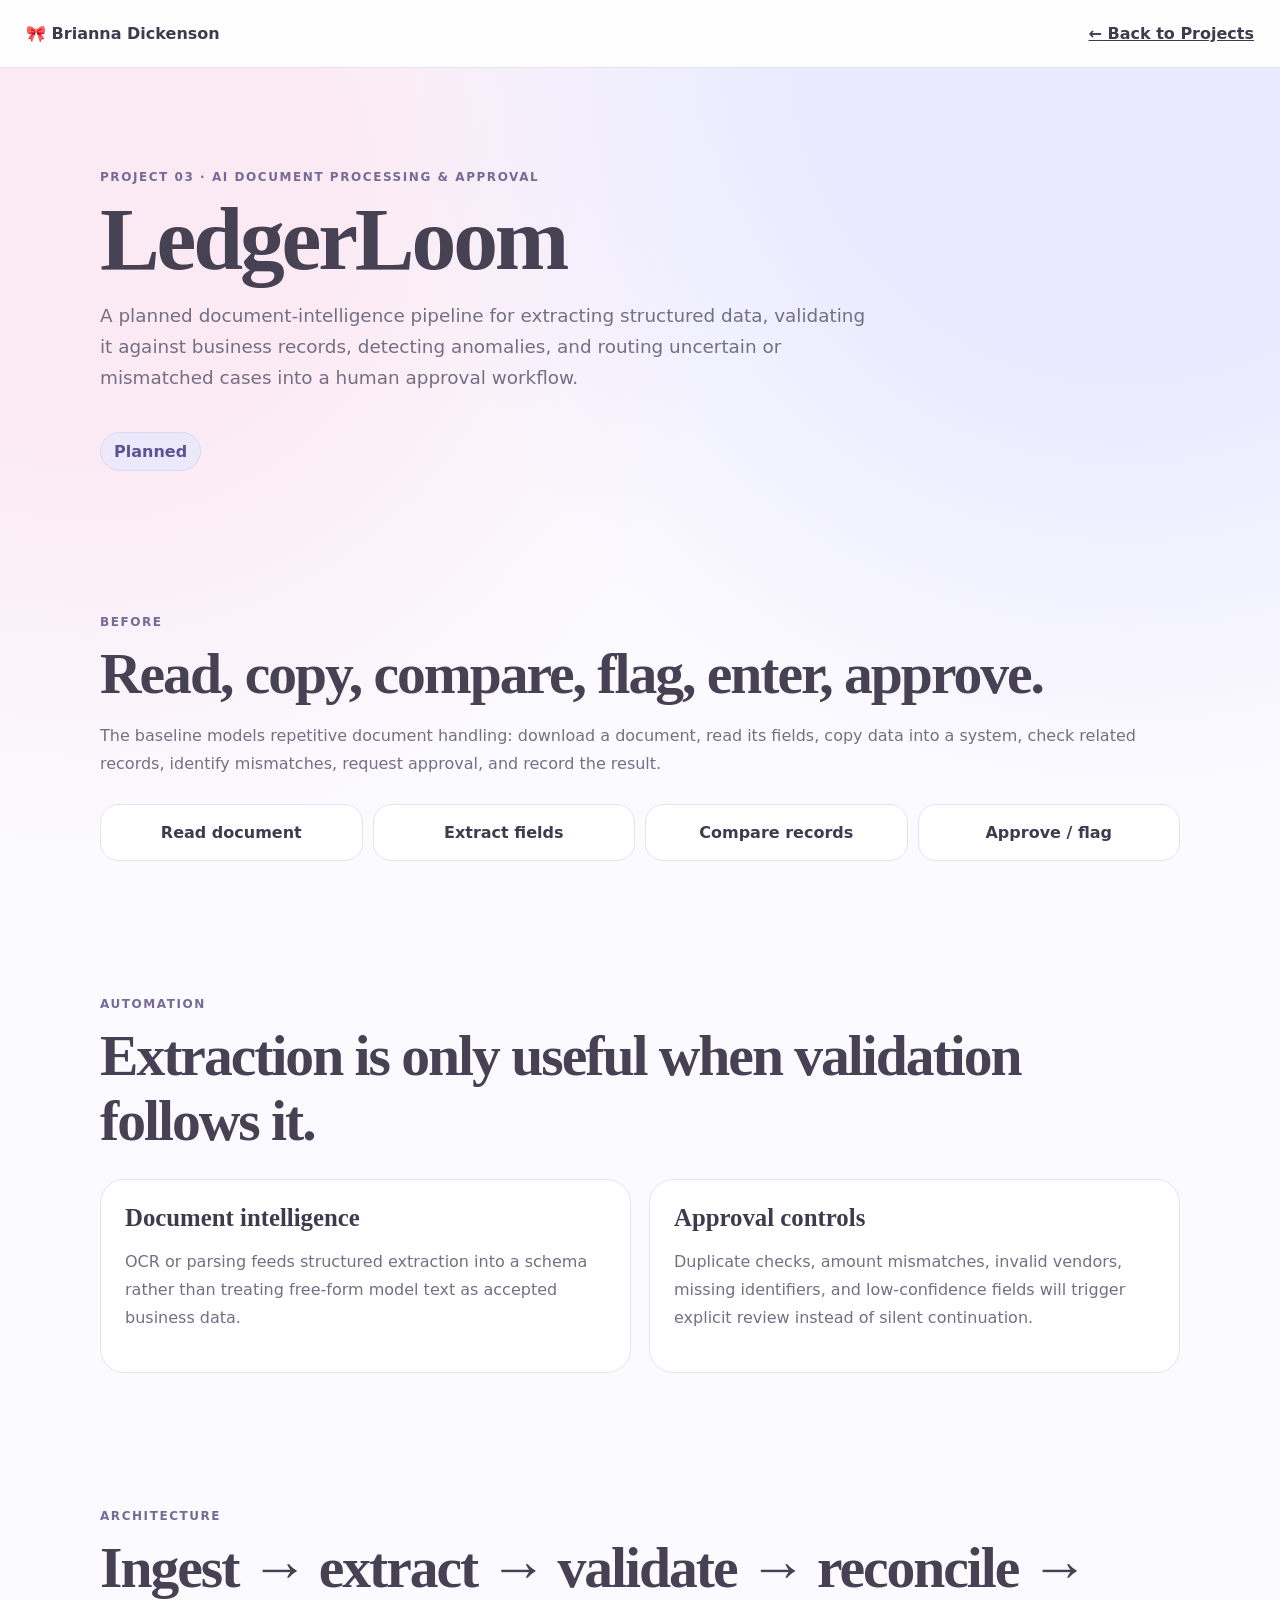
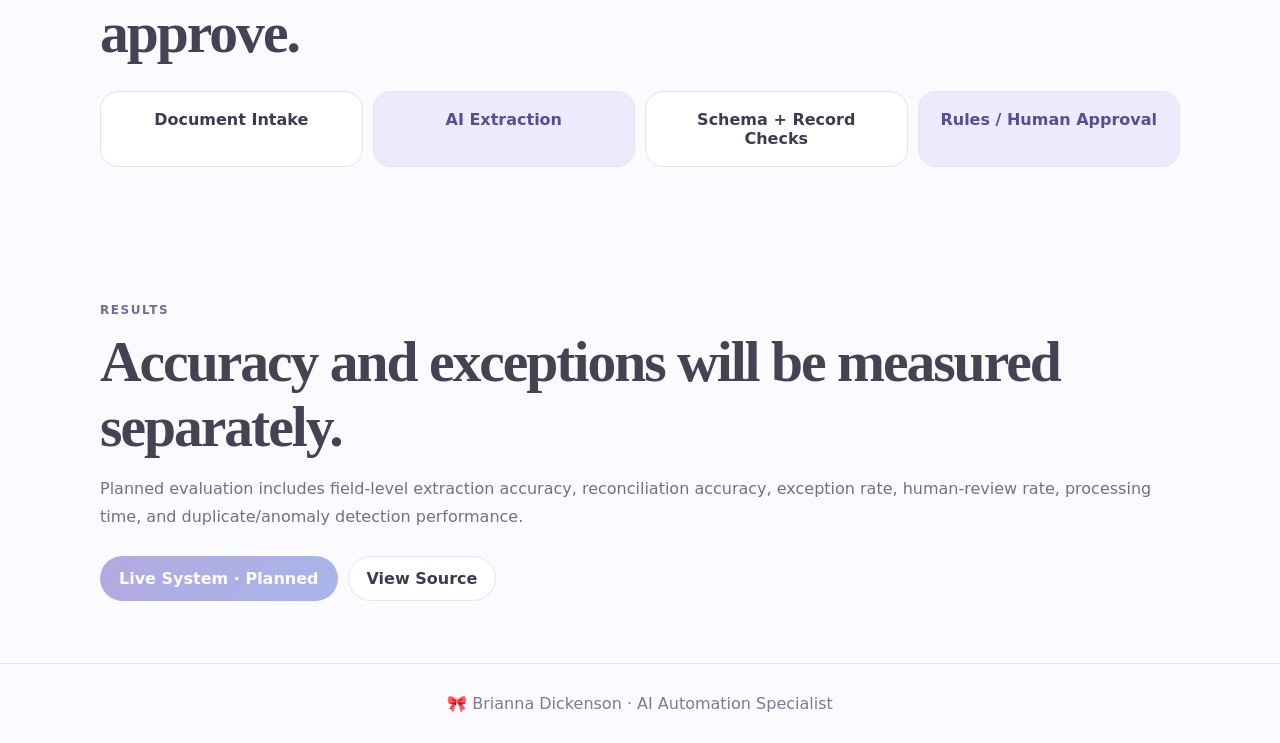
==== site/projects/ledgerloom.html @ 0fc2389a "Add LedgerLoom case study page" ====
<!doctype html><html lang="en"><head><meta charset="utf-8"><meta name="viewport" content="width=device-width,initial-scale=1"><meta name="description" content="LedgerLoom — AI document processing and approval case study by Brianna Dickenson."><title>LedgerLoom · Brianna Dickenson</title><link rel="stylesheet" href="project.css"></head><body><header class="top"><a class="brand" href="../index.html">🎀 Brianna Dickenson</a><a href="../index.html#projects">← Back to Projects</a></header><main><section class="hero wrap"><p class="eyebrow">Project 03 · AI Document Processing & Approval</p><h1>LedgerLoom</h1><p class="lede">A planned document-intelligence pipeline for extracting structured data, validating it against business records, detecting anomalies, and routing uncertain or mismatched cases into a human approval workflow.</p><div class="status">Planned</div></section><section class="section wrap"><p class="eyebrow">Before</p><h2>Read, copy, compare, flag, enter, approve.</h2><p class="copy">The baseline models repetitive document handling: download a document, read its fields, copy data into a system, check related records, identify mismatches, request approval, and record the result.</p><div class="flow"><div class="step">Read document</div><div class="step">Extract fields</div><div class="step">Compare records</div><div class="step">Approve / flag</div></div></section><section class="section wrap"><p class="eyebrow">Automation</p><h2>Extraction is only useful when validation follows it.</h2><div class="grid"><div class="card"><h3>Document intelligence</h3><p class="copy">OCR or parsing feeds structured extraction into a schema rather than treating free-form model text as accepted business data.</p></div><div class="card"><h3>Approval controls</h3><p class="copy">Duplicate checks, amount mismatches, invalid vendors, missing identifiers, and low-confidence fields will trigger explicit review instead of silent continuation.</p></div></div></section><section class="section wrap"><p class="eyebrow">Architecture</p><h2>Ingest → extract → validate → reconcile → approve.</h2><div class="flow"><div class="step">Document Intake</div><div class="step ai">AI Extraction</div><div class="step">Schema + Record Checks</div><div class="step ai">Rules / Human Approval</div></div></section><section class="section wrap"><p class="eyebrow">Results</p><h2>Accuracy and exceptions will be measured separately.</h2><p class="copy">Planned evaluation includes field-level extraction accuracy, reconciliation accuracy, exception rate, human-review rate, processing time, and duplicate/anomaly detection performance.</p><div class="actions"><span class="btn primary disabled">Live System · Planned</span><a class="btn" href="https://github.com/breyhanaariel/ai-automation-specialist/tree/main/ledgerloom">View Source</a></div></section></main><footer class="footer">🎀 Brianna Dickenson · AI Automation Specialist</footer></body></html>
---- site/projects/project.css ----
:root{font-family:Inter,system-ui,-apple-system,BlinkMacSystemFont,"Segoe UI",sans-serif;color:#3f3b4f;background:#fbfaff;--ink:#3f3b4f;--muted:#746f84;--lav:#7868c9;--peri:#667ed8;--line:#e7e2f1;--soft:#f3f0fb}*{box-sizing:border-box}html{scroll-behavior:smooth}body{margin:0;background:radial-gradient(circle at 88% 2%,#e9e9ff 0 12%,transparent 29%),radial-gradient(circle at 7% 8%,#fbeaf4 0 10%,transparent 27%),#fbfaff}a{color:inherit}.wrap{max-width:1080px;margin:auto;padding:0 24px}.top{height:68px;display:flex;align-items:center;justify-content:space-between;padding:0 26px;position:sticky;top:0;background:rgba(255,255,255,.92);backdrop-filter:blur(12px);border-bottom:1px solid var(--line);z-index:20}.brand{font-weight:900;text-decoration:none}.top a{font-weight:800}.hero{padding:90px 0 70px}.eyebrow{text-transform:uppercase;letter-spacing:.13em;font-size:.75rem;font-weight:850;color:#766b96}.hero h1,.section h2{font-family:Georgia,serif;color:#474154;letter-spacing:-.035em}.hero h1{font-size:clamp(3.3rem,7vw,6rem);line-height:.95;margin:10px 0 18px}.lede{font-size:1.15rem;line-height:1.7;color:var(--muted);max-width:780px}.status{display:inline-flex;margin-top:20px;padding:9px 13px;border-radius:999px;background:#ece9fb;border:1px solid #ddd6f4;color:#5e5194;font-weight:850}.section{padding:62px 0}.section h2{font-size:clamp(2.2rem,4.5vw,4rem);margin:0 0 14px}.copy{color:var(--muted);line-height:1.75}.grid{display:grid;grid-template-columns:repeat(2,1fr);gap:18px;margin-top:26px}.card{background:#fff;border:1px solid var(--line);border-radius:24px;padding:24px}.card h3{font-family:Georgia,serif;font-size:1.55rem;margin:0 0 10px}.flow{display:grid;grid-template-columns:repeat(4,1fr);gap:10px;margin-top:26px}.step{background:#fff;border:1px solid var(--line);border-radius:18px;padding:18px;text-align:center;font-weight:800}.step.ai{background:#eeeafe;color:#594d94}.metrics{display:grid;grid-template-columns:repeat(4,1fr);gap:12px;margin-top:25px}.metric{background:#fff;border:1px solid var(--line);border-radius:19px;padding:18px}.metric b{font-family:Georgia,serif;font-size:1.7rem;display:block}.metric span{font-size:.86rem;color:var(--muted)}.actions{display:flex;gap:10px;flex-wrap:wrap;margin-top:25px}.btn{display:inline-flex;padding:12px 18px;border-radius:999px;border:1px solid var(--line);text-decoration:none;font-weight:850;background:#fff}.btn.primary{background:linear-gradient(135deg,var(--lav),var(--peri));color:#fff;border-color:transparent}.disabled{opacity:.55}.footer{text-align:center;padding:30px;color:#81798d;border-top:1px solid var(--line)}@media(max-width:760px){.grid,.flow,.metrics{grid-template-columns:1fr}.top{height:auto;padding:15px 18px;gap:20px}.wrap{padding:0 18px}}
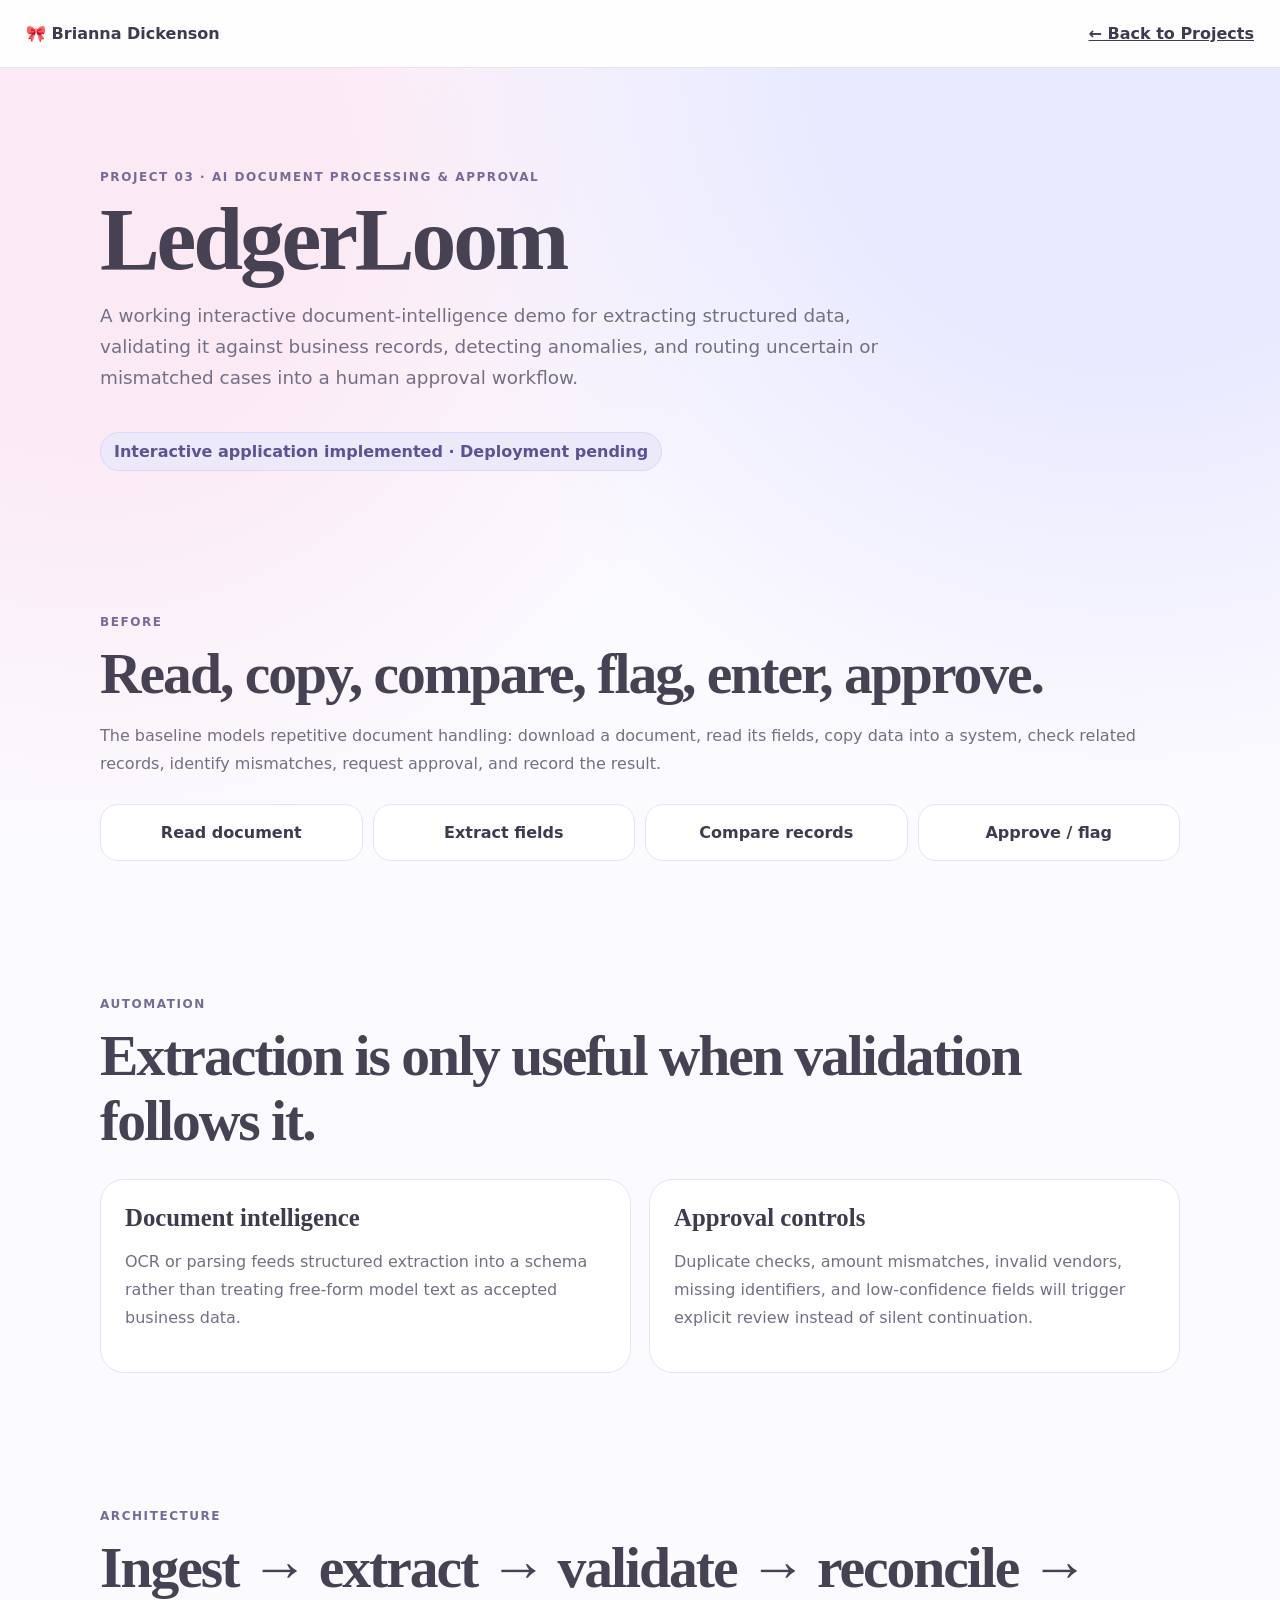
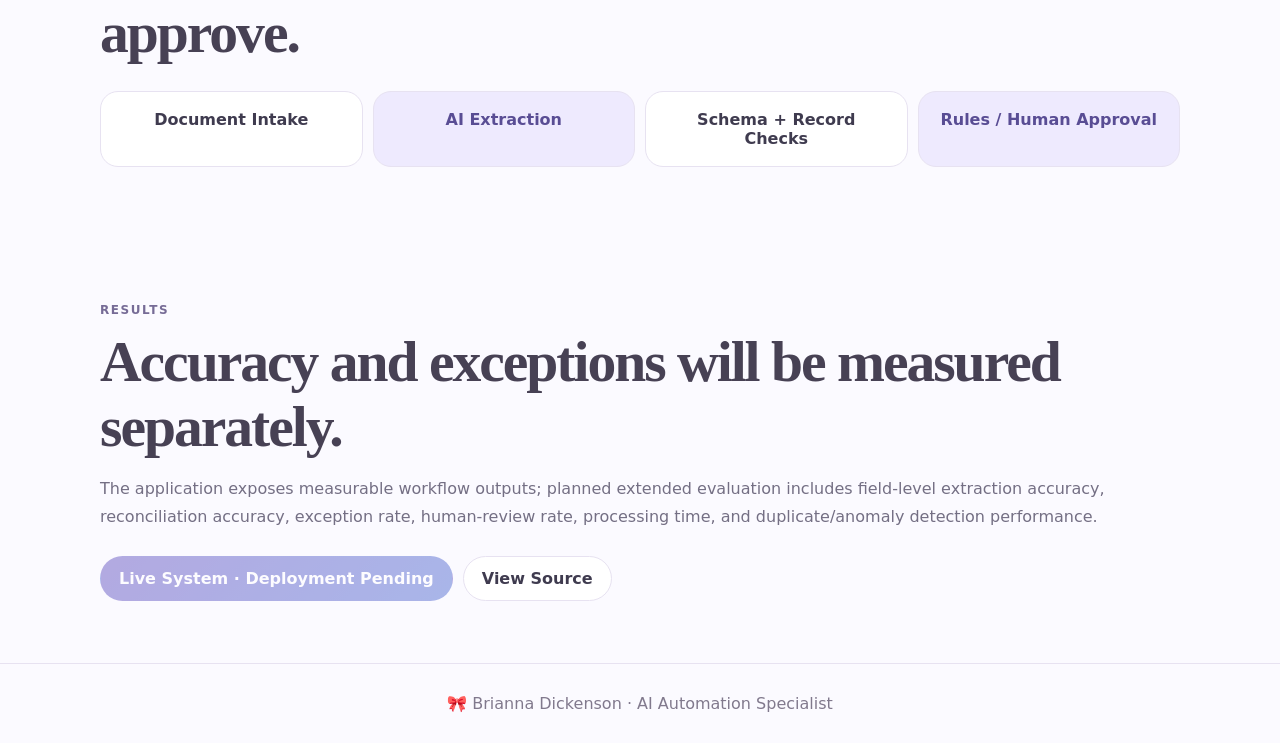
==== commit 1dabcf6c: "Update ledgerloom portfolio case study" ====
--- a/site/projects/ledgerloom.html
+++ b/site/projects/ledgerloom.html
@@ -1 +1 @@
-<!doctype html><html lang="en"><head><meta charset="utf-8"><meta name="viewport" content="width=device-width,initial-scale=1"><meta name="description" content="LedgerLoom — AI document processing and approval case study by Brianna Dickenson."><title>LedgerLoom · Brianna Dickenson</title><link rel="stylesheet" href="project.css"></head><body><header class="top"><a class="brand" href="../index.html">🎀 Brianna Dickenson</a><a href="../index.html#projects">← Back to Projects</a></header><main><section class="hero wrap"><p class="eyebrow">Project 03 · AI Document Processing & Approval</p><h1>LedgerLoom</h1><p class="lede">A planned document-intelligence pipeline for extracting structured data, validating it against business records, detecting anomalies, and routing uncertain or mismatched cases into a human approval workflow.</p><div class="status">Planned</div></section><section class="section wrap"><p class="eyebrow">Before</p><h2>Read, copy, compare, flag, enter, approve.</h2><p class="copy">The baseline models repetitive document handling: download a document, read its fields, copy data into a system, check related records, identify mismatches, request approval, and record the result.</p><div class="flow"><div class="step">Read document</div><div class="step">Extract fields</div><div class="step">Compare records</div><div class="step">Approve / flag</div></div></section><section class="section wrap"><p class="eyebrow">Automation</p><h2>Extraction is only useful when validation follows it.</h2><div class="grid"><div class="card"><h3>Document intelligence</h3><p class="copy">OCR or parsing feeds structured extraction into a schema rather than treating free-form model text as accepted business data.</p></div><div class="card"><h3>Approval controls</h3><p class="copy">Duplicate checks, amount mismatches, invalid vendors, missing identifiers, and low-confidence fields will trigger explicit review instead of silent continuation.</p></div></div></section><section class="section wrap"><p class="eyebrow">Architecture</p><h2>Ingest → extract → validate → reconcile → approve.</h2><div class="flow"><div class="step">Document Intake</div><div class="step ai">AI Extraction</div><div class="step">Schema + Record Checks</div><div class="step ai">Rules / Human Approval</div></div></section><section class="section wrap"><p class="eyebrow">Results</p><h2>Accuracy and exceptions will be measured separately.</h2><p class="copy">Planned evaluation includes field-level extraction accuracy, reconciliation accuracy, exception rate, human-review rate, processing time, and duplicate/anomaly detection performance.</p><div class="actions"><span class="btn primary disabled">Live System · Planned</span><a class="btn" href="https://github.com/breyhanaariel/ai-automation-specialist/tree/main/ledgerloom">View Source</a></div></section></main><footer class="footer">🎀 Brianna Dickenson · AI Automation Specialist</footer></body></html>+<!doctype html><html lang="en"><head><meta charset="utf-8"><meta name="viewport" content="width=device-width,initial-scale=1"><meta name="description" content="LedgerLoom — AI document processing and approval case study by Brianna Dickenson."><title>LedgerLoom · Brianna Dickenson</title><link rel="stylesheet" href="project.css"></head><body><header class="top"><a class="brand" href="../index.html">🎀 Brianna Dickenson</a><a href="../index.html#projects">← Back to Projects</a></header><main><section class="hero wrap"><p class="eyebrow">Project 03 · AI Document Processing & Approval</p><h1>LedgerLoom</h1><p class="lede">A working interactive document-intelligence demo for extracting structured data, validating it against business records, detecting anomalies, and routing uncertain or mismatched cases into a human approval workflow.</p><div class="status">Interactive application implemented · Deployment pending</div></section><section class="section wrap"><p class="eyebrow">Before</p><h2>Read, copy, compare, flag, enter, approve.</h2><p class="copy">The baseline models repetitive document handling: download a document, read its fields, copy data into a system, check related records, identify mismatches, request approval, and record the result.</p><div class="flow"><div class="step">Read document</div><div class="step">Extract fields</div><div class="step">Compare records</div><div class="step">Approve / flag</div></div></section><section class="section wrap"><p class="eyebrow">Automation</p><h2>Extraction is only useful when validation follows it.</h2><div class="grid"><div class="card"><h3>Document intelligence</h3><p class="copy">OCR or parsing feeds structured extraction into a schema rather than treating free-form model text as accepted business data.</p></div><div class="card"><h3>Approval controls</h3><p class="copy">Duplicate checks, amount mismatches, invalid vendors, missing identifiers, and low-confidence fields will trigger explicit review instead of silent continuation.</p></div></div></section><section class="section wrap"><p class="eyebrow">Architecture</p><h2>Ingest → extract → validate → reconcile → approve.</h2><div class="flow"><div class="step">Document Intake</div><div class="step ai">AI Extraction</div><div class="step">Schema + Record Checks</div><div class="step ai">Rules / Human Approval</div></div></section><section class="section wrap"><p class="eyebrow">Results</p><h2>Accuracy and exceptions will be measured separately.</h2><p class="copy">The application exposes measurable workflow outputs; planned extended evaluation includes field-level extraction accuracy, reconciliation accuracy, exception rate, human-review rate, processing time, and duplicate/anomaly detection performance.</p><div class="actions"><span class="btn primary disabled">Live System · Deployment Pending</span><a class="btn" href="https://github.com/breyhanaariel/ai-automation-specialist/tree/main/ledgerloom">View Source</a></div></section></main><footer class="footer">🎀 Brianna Dickenson · AI Automation Specialist</footer></body></html>
